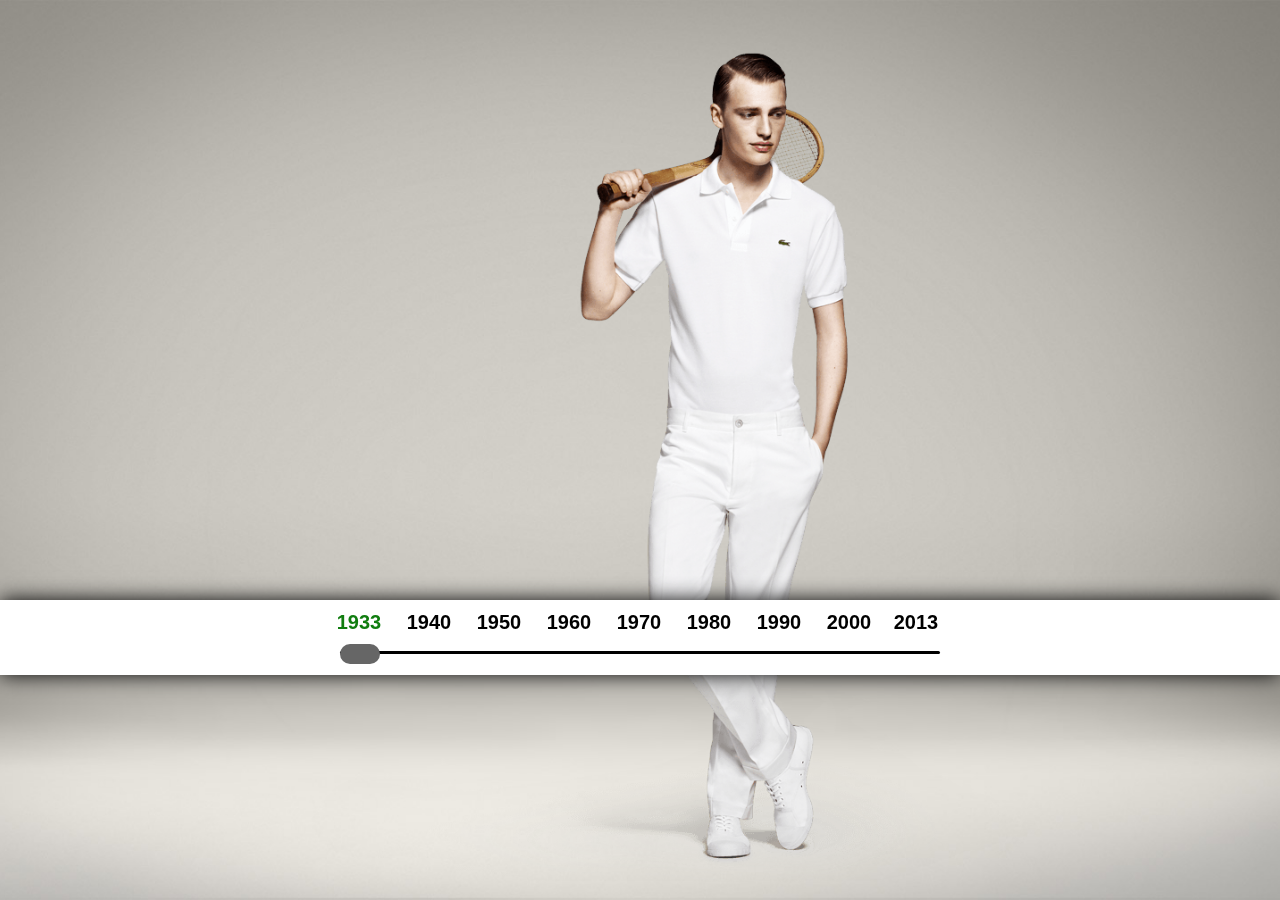
==== index.html @ 1da29c05 "All files index.html , css stylesheet , javascript , jqueries , and all images" ====
<!doctype html>
<html lang="en">
<head>
  <meta charset="UTF-8">
  <title>Document</title>
  <link rel="stylesheet" type="text/css" href="css.css">
</head>
<body>
  <!-- ************************* start slideshow ************************* -->
  <div class="slideshow">
    <div class="train">
      <div style="background-image: url('images/1933.png')"></div>
      <div style="background-image: url('images/1940.png')"></div>
      <div style="background-image: url('images/1950.png')"></div>
      <div style="background-image: url('images/1960_2.png')"></div>
      <div style="background-image: url('images/1970_3.png')"></div>
      <div style="background-image: url('images/1980_1.png')"></div>
      <div style="background-image: url('images/1990.png')"></div>
      <div style="background-image: url('images/2000.png')"></div>
      <div style="background-image: url('images/2013.png')"></div>
    </div>
  </div>
  <!-- ************************* end slideshow ************************* -->

  <!-- ************************* start menu ************************* -->
  <div class="menu">
    <ul class="bar">
      <li><h1 class="active">1933</h1></li>
      <li><h1>1940</h1></li>
      <li><h1>1950</h1></li>
      <li><h1>1960</h1></li>
      <li><h1>1970</h1></li>
      <li><h1>1980</h1></li>
      <li><h1>1990</h1></li>
      <li><h1>2000</h1></li>
      <li id="lastLi"><h1>2013</h1></li>
      <div class="btn">
        <div class="dokme"></div>
      </div>
    </ul>
  </div>
  <!-- ************************* end menu ************************* -->
<script type="text/javascript" src="jquery-1.9.1.js"></script>
<script type="text/javascript" src="jquery-ui.min.js"></script>
<script type="text/javascript" src="js.js"></script>
</body>
</html>
---- css.css ----
*{
  padding: 0;
  margin: 0;
}
html,body{
  width: 100%;
  height: 100%;
  background-image: url('images/bg.jpg');
  background-position: center center;
  -webkit-background-size: cover;
     -moz-background-size: cover;
      -ms-background-size: cover;
       -o-background-size: cover;
          background-size: cover;
  font-family: "wf_SegoeUILight","wf_SegoeUI","Segoe UI Light","Segoe WP Light","Segoe UI","Segoe","Segoe WP","Tahoma","Verdana","Arial","sans-serif";
}
/* ************************* start slideshow ************************* */
.slideshow{
  width: 100%;
  height: 100%;
  position: relative;
  overflow: hidden;
}
.train{
  width: 1000%;
  height: 100%;
  position: absolute;
}
.train > div{
  width: 10%;
  height: 100%;
  margin: auto;
  background-position:center center;
  background-repeat: no-repeat;
  -webkit-background-size: contain;
     -moz-background-size: contain;
      -ms-background-size: contain;
       -o-background-size: contain;
          background-size: contain;
  float: left;
}
/* ************************* end slideshow ************************* */

/* ************************* start menu ************************* */
.menu{
  background-color: #FFF;
  min-width: 650px;
  height: 65px;
  padding-top: 10px;
  -webkit-box-shadow: 0 0 20px #000;
     -moz-box-shadow: 0 0 20px #000; 
          box-shadow: 0 0 20px #000;
  position: fixed;
  bottom: 25%;
  width: 100%;
}
.bar{
  list-style-type: none;
  width: 600px;
  margin: auto;
  height: 45px;
  padding-top: 1px;
}
.bar li {
  float: left;
  width: 54px;
  margin-left: 16px;
  text-align: center;
  height: 64px;
  cursor: pointer;
  font-size: 10px;
}
.bar li:first-child{
  margin-left: -8px;
}
#lastLi{
  width: 48px;
}
.active{
  color: #117D10;
}
.btn{
  height: 3px;
  background-color: #000;
  margin-top: 40px;
  position: relative;
  -webkit-border-radius: 3px;
          border-radius: 3px;
}
.dokme{
  width: 40px;
  height: 20px;
  -webkit-border-radius: 15px;
          border-radius: 15px;
  background-color: #666;
  position: absolute;
  top: -7px;
  cursor: pointer;
}
/* ************************* end menu ************************* */
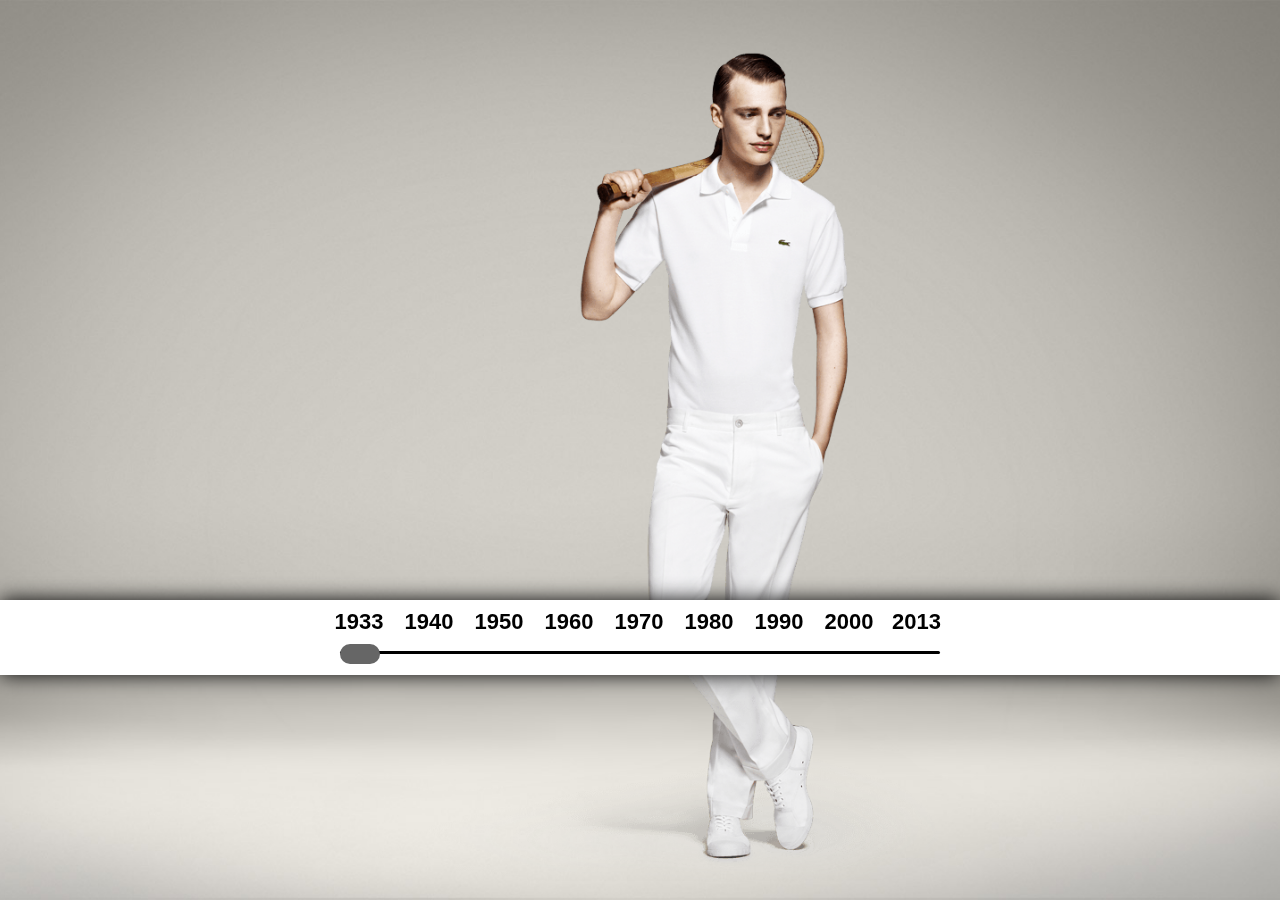
==== commit 44a454c8: "Version 1.0 use ajax loading for first viewing use Modernizr js use html5 chache.manifest for faster" ====
--- a/index.html
+++ b/index.html
@@ -1,11 +1,12 @@
 <!doctype html>
-<html lang="en">
+<html lang="en" manifest="cache.manifest" class="no-js" >
 <head>
   <meta charset="UTF-8">
-  <title>Document</title>
+  <title>Slide Show</title>
   <link rel="stylesheet" type="text/css" href="css.css">
 </head>
 <body>
+  <div class="loading"></div>
   <!-- ************************* start slideshow ************************* -->
   <div class="slideshow">
     <div class="train">
@@ -25,23 +26,25 @@
   <!-- ************************* start menu ************************* -->
   <div class="menu">
     <ul class="bar">
-      <li><h1 class="active">1933</h1></li>
-      <li><h1>1940</h1></li>
-      <li><h1>1950</h1></li>
-      <li><h1>1960</h1></li>
-      <li><h1>1970</h1></li>
-      <li><h1>1980</h1></li>
-      <li><h1>1990</h1></li>
-      <li><h1>2000</h1></li>
-      <li id="lastLi"><h1>2013</h1></li>
-      <div class="btn">
-        <div class="dokme"></div>
-      </div>
+      <li><a href="Fashion/0"><h1>1933</h1></a></li>
+      <li><a href="Fashion/1"><h1>1940</h1></a></li>
+      <li><a href="Fashion/2"><h1>1950</h1></a></li>
+      <li><a href="Fashion/3"><h1>1960</h1></a></li>
+      <li><a href="Fashion/4"><h1>1970</h1></a></li>
+      <li><a href="Fashion/5"><h1>1980</h1></a></li>
+      <li><a href="Fashion/6"><h1>1990</h1></a></li>
+      <li><a href="Fashion/7"><h1>2000</h1></a></li>
+      <li id="lastLi"><a href="Fashion/8"><h1>2013</h1></a></li>
     </ul>
+    <div class="btn">
+      <div class="dokme"></div>
+    </div>
   </div>
   <!-- ************************* end menu ************************* -->
+<script type="text/javascript" src="Modernizr.js"></script>
 <script type="text/javascript" src="jquery-1.9.1.js"></script>
 <script type="text/javascript" src="jquery-ui.min.js"></script>
+<script type="text/javascript" src="jquery.address.min.js"></script>
 <script type="text/javascript" src="js.js"></script>
 </body>
 </html>--- a/css.css
+++ b/css.css
@@ -1,6 +1,41 @@
-*{
+html, body, div, span, applet, object, iframe,
+h1, h2, h3, h4, h5, h6, p, blockquote, pre,
+a, abbr, acronym, address, big, cite, code,
+del, dfn, em, img, ins, kbd, q, s, samp,
+small, strike, strong, sub, sup, tt, var,
+b, u, i, center,
+dl, dt, dd, ol, ul, li,
+fieldset, form, label, legend,
+table, caption, tbody, tfoot, thead, tr, th, td,
+article, aside, canvas, details, embed, 
+figure, figcaption, footer, header, hgroup, 
+menu, nav, output, ruby, section, summary,
+time, mark, audio, video {
+  margin: 0;
   padding: 0;
-  margin: 0;
+  border: 0;
+  font-size: 100%;
+  font: inherit;
+  vertical-align: baseline;
+}
+/* HTML5 display-role reset for older browsers */
+article, aside, details, figcaption, figure, 
+footer, header, hgroup, menu, nav, section {
+  display: block;
+}
+body {
+  line-height: 1;
+}
+ol, ul {
+  list-style: none;
+}
+blockquote, q {
+  quotes: none;
+}
+blockquote:before, blockquote:after,
+q:before, q:after {
+  content: '';
+  content: none;
 }
 html,body{
   width: 100%;
@@ -13,6 +48,20 @@
        -o-background-size: cover;
           background-size: cover;
   font-family: "wf_SegoeUILight","wf_SegoeUI","Segoe UI Light","Segoe WP Light","Segoe UI","Segoe","Segoe WP","Tahoma","Verdana","Arial","sans-serif";
+}
+div.loading{
+  position:fixed;
+  left:0;
+  top:0;
+  right:0;
+  bottom:0;
+  background-color:#D1CEC8;
+  z-index:2;
+  display:none;
+  margin: auto;
+  background-image: url('images/loading.gif');
+  background-repeat: no-repeat;
+  background-position: center center;
 }
 /* ************************* start slideshow ************************* */
 .slideshow{
@@ -39,7 +88,6 @@
           background-size: contain;
   float: left;
 }
-/* ************************* end slideshow ************************* */
 
 /* ************************* start menu ************************* */
 .menu{
@@ -66,9 +114,17 @@
   width: 54px;
   margin-left: 16px;
   text-align: center;
-  height: 64px;
+  height: inherit;
   cursor: pointer;
   font-size: 10px;
+}
+.bar li a{
+  text-decoration: none;
+  color: #000;
+  display: block;
+  height: 64px;
+  font-size: 22px;
+  font-weight: bold;
 }
 .bar li:first-child{
   margin-left: -8px;
@@ -76,16 +132,17 @@
 #lastLi{
   width: 48px;
 }
-.active{
+.bar li .active{
   color: #117D10;
 }
 .btn{
   height: 3px;
   background-color: #000;
-  margin-top: 40px;
   position: relative;
   -webkit-border-radius: 3px;
           border-radius: 3px;
+  width: 600px;
+  margin: -5px auto 0 auto;
 }
 .dokme{
   width: 40px;
@@ -94,7 +151,42 @@
           border-radius: 15px;
   background-color: #666;
   position: absolute;
+  left: 0;
   top: -7px;
   cursor: pointer;
 }
-/* ************************* end menu ************************* */+/* ************************* end menu ************************* */
+
+/* ************************* start 404 ************************* */
+
+.badway{
+  width: 100%;
+  height: 100%;
+  background-color: #333;
+  padding-top: 1px;
+}
+.badway p{
+  text-align: center;
+  color: #999;
+  font-weight: bold;
+}
+.knock{
+  margin-top: 100px;
+  font-size: 110px;
+}
+.whos{
+  font-size: 55px;
+}
+.error{
+  margin-top: 100px;
+  font-size: 110px;
+}
+.homepage{
+  margin-top: 20px;
+  font-size: 24px;
+}
+.homepage a{
+  text-decoration: none;
+  color: #390;
+}
+/* ************************* end 404 ************************* */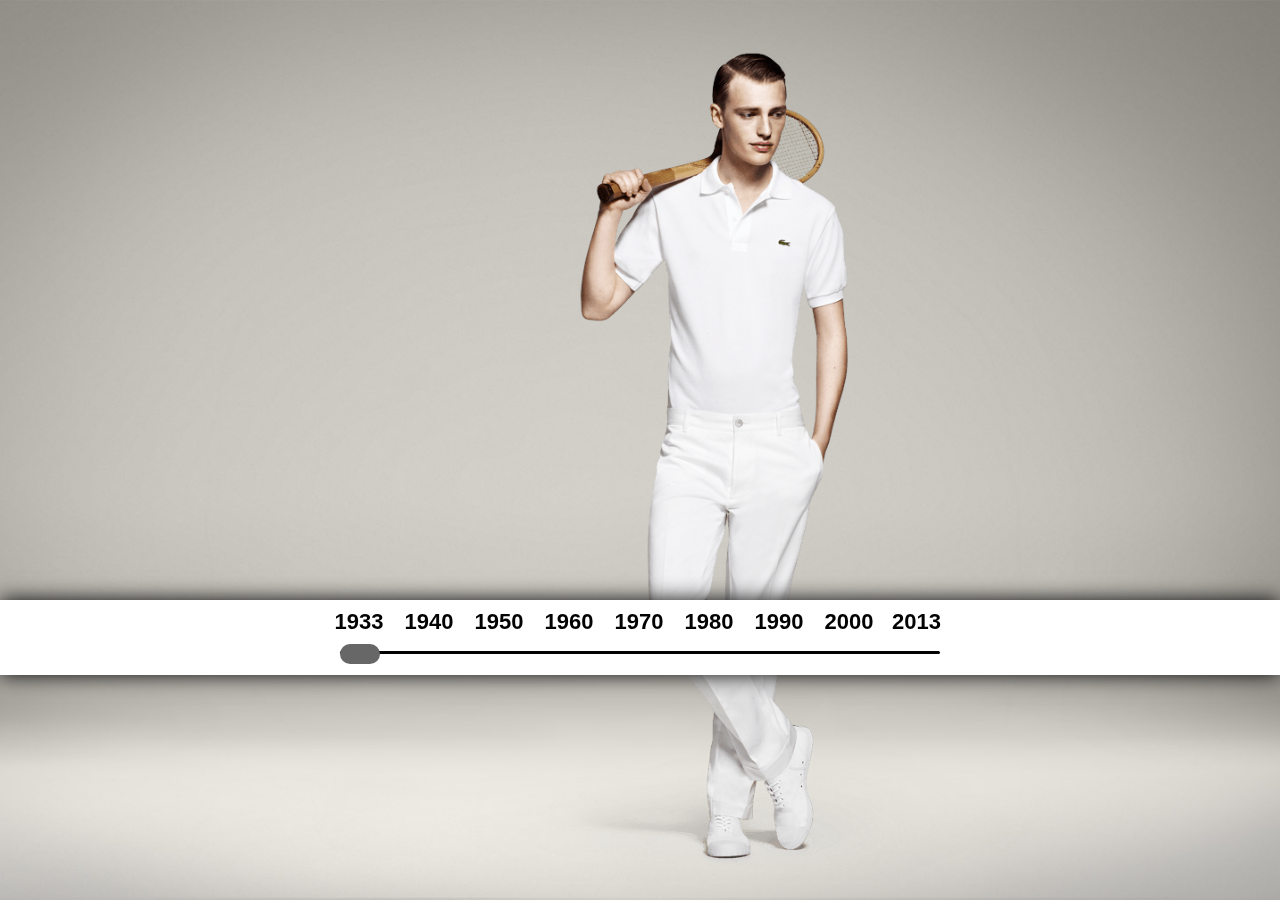
==== commit a46a6d37: "Separate loading functions from main js file" ====
--- a/index.html
+++ b/index.html
@@ -3,10 +3,15 @@
 <head>
   <meta charset="UTF-8">
   <title>Slide Show</title>
+  <script type="text/javascript" src="Modernizr.js"></script>
+  <script type="text/javascript" src="jquery-1.9.1.js"></script>
+  <script type="text/javascript" src="jquery-ui.min.js"></script>
+  <script type="text/javascript" src="jquery.address.min.js"></script>
   <link rel="stylesheet" type="text/css" href="css.css">
 </head>
 <body>
   <div class="loading"></div>
+  <script type="text/javascript" src="loading.js"></script>
   <!-- ************************* start slideshow ************************* -->
   <div class="slideshow">
     <div class="train">
@@ -41,10 +46,6 @@
     </div>
   </div>
   <!-- ************************* end menu ************************* -->
-<script type="text/javascript" src="Modernizr.js"></script>
-<script type="text/javascript" src="jquery-1.9.1.js"></script>
-<script type="text/javascript" src="jquery-ui.min.js"></script>
-<script type="text/javascript" src="jquery.address.min.js"></script>
-<script type="text/javascript" src="js.js"></script>
+  <script type="text/javascript" src="js.js"></script>
 </body>
 </html>--- a/css.css
+++ b/css.css
@@ -49,7 +49,7 @@
           background-size: cover;
   font-family: "wf_SegoeUILight","wf_SegoeUI","Segoe UI Light","Segoe WP Light","Segoe UI","Segoe","Segoe WP","Tahoma","Verdana","Arial","sans-serif";
 }
-div.loading{
+.loading{
   position:fixed;
   left:0;
   top:0;
